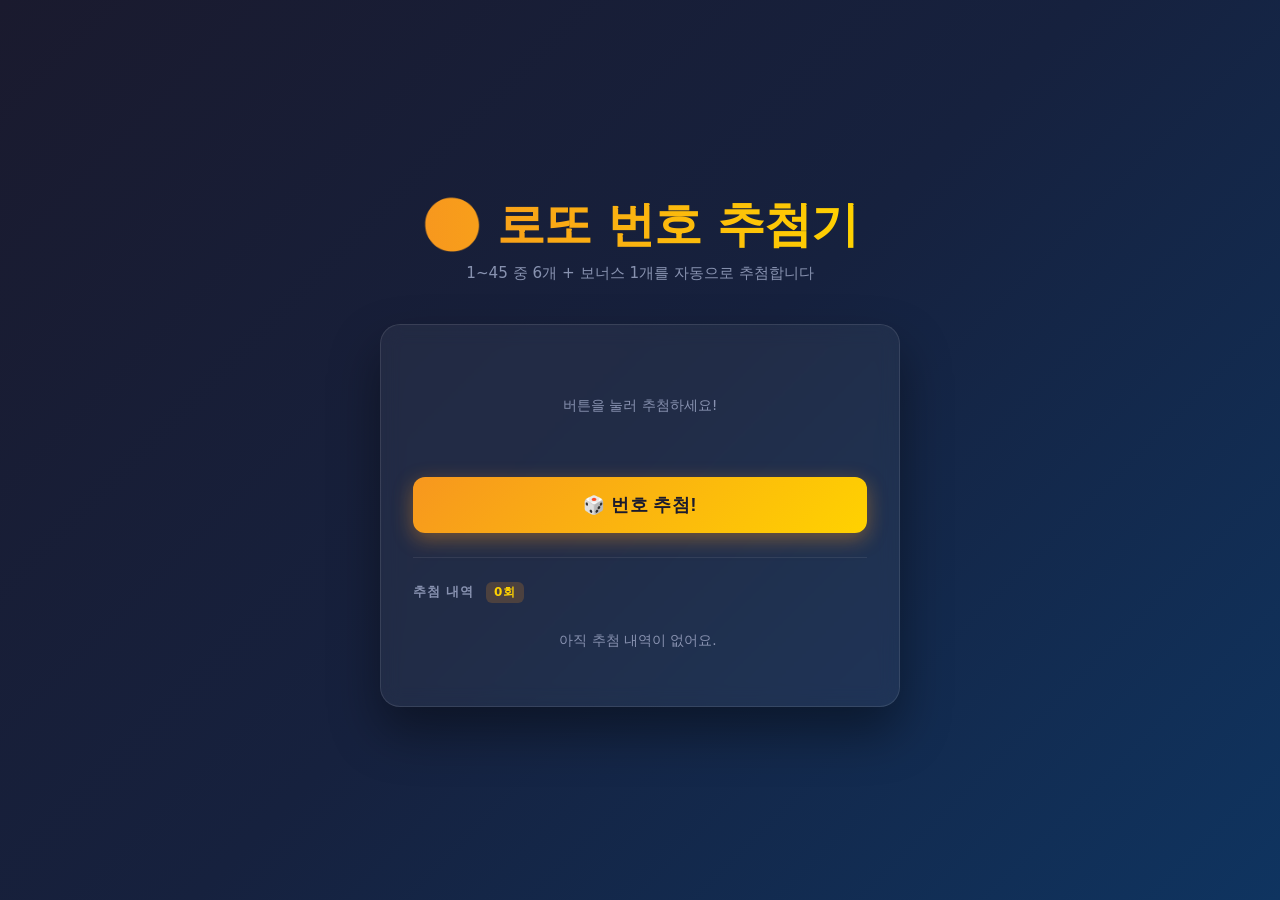
==== index.html @ ee9122db "feat: 로또 번호 추첨기 웹사이트 추가" ====
<!DOCTYPE html>
<html lang="ko">
<head>
  <meta charset="UTF-8" />
  <meta name="viewport" content="width=device-width, initial-scale=1.0" />
  <title>로또 번호 추첨기</title>
  <link rel="stylesheet" href="style.css" />
</head>
<body>

<h1>🎱 로또 번호 추첨기</h1>
<p class="subtitle">1~45 중 6개 + 보너스 1개를 자동으로 추첨합니다</p>

<div class="card">
  <div class="balls-wrap" id="ballsWrap">
    <span style="color:#8892b0; font-size:0.9rem;">버튼을 눌러 추첨하세요!</span>
  </div>

  <button class="btn-draw" id="drawBtn" onclick="draw()">🎲 번호 추첨!</button>

  <div class="divider"></div>

  <p class="history-title">
    추첨 내역
    <span class="count-badge" id="countBadge">0회</span>
  </p>
  <ul class="history-list" id="historyList">
    <li class="empty-msg" id="emptyMsg">아직 추첨 내역이 없어요.</li>
  </ul>
</div>

<script src="script.js"></script>
</body>
</html>
---- style.css ----
/* ===== Reset & Base ===== */
*, *::before, *::after {
  box-sizing: border-box;
  margin: 0;
  padding: 0;
}

body {
  min-height: 100vh;
  background: linear-gradient(135deg, #1a1a2e 0%, #16213e 50%, #0f3460 100%);
  display: flex;
  flex-direction: column;
  align-items: center;
  justify-content: center;
  font-family: 'Segoe UI', system-ui, sans-serif;
  color: #fff;
  padding: 2rem 1rem;
}

/* ===== Header ===== */
h1 {
  font-size: clamp(1.8rem, 5vw, 3rem);
  font-weight: 800;
  letter-spacing: -1px;
  margin-bottom: 0.4rem;
  background: linear-gradient(90deg, #f7971e, #ffd200);
  -webkit-background-clip: text;
  -webkit-text-fill-color: transparent;
  background-clip: text;
}

.subtitle {
  font-size: 0.95rem;
  color: #8892b0;
  margin-bottom: 2.5rem;
  text-align: center;
}

/* ===== Card ===== */
.card {
  background: rgba(255, 255, 255, 0.05);
  border: 1px solid rgba(255, 255, 255, 0.1);
  border-radius: 20px;
  padding: 2.5rem 2rem;
  width: 100%;
  max-width: 520px;
  backdrop-filter: blur(10px);
  box-shadow: 0 25px 50px rgba(0, 0, 0, 0.4);
}

/* ===== Ball Display ===== */
.balls-wrap {
  display: flex;
  justify-content: center;
  gap: 10px;
  flex-wrap: wrap;
  min-height: 80px;
  align-items: center;
  margin-bottom: 2rem;
}

.ball {
  width: 64px;
  height: 64px;
  border-radius: 50%;
  display: flex;
  align-items: center;
  justify-content: center;
  font-size: 1.3rem;
  font-weight: 800;
  color: #fff;
  box-shadow: inset 0 -4px 8px rgba(0, 0, 0, 0.3), 0 6px 16px rgba(0, 0, 0, 0.3);
  animation: popIn 0.4s cubic-bezier(0.34, 1.56, 0.64, 1) both;
  text-shadow: 0 1px 2px rgba(0, 0, 0, 0.4);
  position: relative;
}

/* 공 윗면 하이라이트 */
.ball::after {
  content: '';
  position: absolute;
  top: 12px;
  left: 14px;
  width: 16px;
  height: 8px;
  background: rgba(255, 255, 255, 0.35);
  border-radius: 50%;
  transform: rotate(-30deg);
}

/* 팝인 애니메이션 */
@keyframes popIn {
  0%   { transform: scale(0) rotate(-15deg); opacity: 0; }
  100% { transform: scale(1) rotate(0deg);   opacity: 1; }
}

/* ===== Ball Colors (번호 구간별) ===== */
.b1 { background: linear-gradient(135deg, #f7d25c, #f0a500); }   /* 1~10  노랑 */
.b2 { background: linear-gradient(135deg, #6eb5ff, #1565c0); }   /* 11~20 파랑 */
.b3 { background: linear-gradient(135deg, #f97979, #c62828); }   /* 21~30 빨강 */
.b4 { background: linear-gradient(135deg, #a8d8a8, #2e7d32); }   /* 31~40 초록 */
.b5 { background: linear-gradient(135deg, #c5b3e6, #6a1b9a); }   /* 41~45 보라 */

.bonus-ball {
  background: linear-gradient(135deg, #b2b2b2, #424242);
  border: 2px dashed rgba(255, 255, 255, 0.5);
}

/* ===== Separator ===== */
.separator {
  display: flex;
  align-items: center;
  font-size: 1.2rem;
  color: #8892b0;
  font-weight: 700;
}

/* ===== Draw Button ===== */
.btn-draw {
  display: block;
  width: 100%;
  padding: 1rem;
  border: none;
  border-radius: 12px;
  background: linear-gradient(135deg, #f7971e, #ffd200);
  color: #1a1a2e;
  font-size: 1.1rem;
  font-weight: 800;
  letter-spacing: 0.5px;
  cursor: pointer;
  transition: transform 0.15s, box-shadow 0.15s;
  box-shadow: 0 6px 20px rgba(247, 151, 30, 0.4);
  margin-bottom: 1rem;
}

.btn-draw:hover {
  transform: translateY(-2px);
  box-shadow: 0 10px 28px rgba(247, 151, 30, 0.5);
}

.btn-draw:active {
  transform: translateY(0);
  box-shadow: 0 4px 12px rgba(247, 151, 30, 0.3);
}

.btn-draw:disabled {
  opacity: 0.5;
  cursor: not-allowed;
  transform: none;
}

/* ===== Divider ===== */
.divider {
  height: 1px;
  background: rgba(255, 255, 255, 0.08);
  margin: 1.5rem 0;
}

/* ===== History Section ===== */
.history-title {
  font-size: 0.8rem;
  font-weight: 700;
  letter-spacing: 1px;
  text-transform: uppercase;
  color: #8892b0;
  margin-bottom: 0.8rem;
}

.history-list {
  list-style: none;
  display: flex;
  flex-direction: column;
  gap: 8px;
  max-height: 220px;
  overflow-y: auto;
  padding-right: 4px;
}

.history-list::-webkit-scrollbar       { width: 4px; }
.history-list::-webkit-scrollbar-track { background: transparent; }
.history-list::-webkit-scrollbar-thumb { background: rgba(255, 255, 255, 0.15); border-radius: 4px; }

.history-item {
  display: flex;
  align-items: center;
  gap: 6px;
  background: rgba(255, 255, 255, 0.04);
  border-radius: 10px;
  padding: 8px 12px;
  font-size: 0.85rem;
}

/* ===== Mini Balls (내역용) ===== */
.mini-ball {
  width: 28px;
  height: 28px;
  border-radius: 50%;
  display: flex;
  align-items: center;
  justify-content: center;
  font-size: 0.72rem;
  font-weight: 800;
  color: #fff;
  flex-shrink: 0;
}

.mini-sep {
  color: #8892b0;
  font-size: 0.9rem;
  font-weight: 700;
}

/* ===== Misc ===== */
.empty-msg {
  text-align: center;
  color: #8892b0;
  font-size: 0.85rem;
  padding: 1rem 0;
}

.count-badge {
  display: inline-block;
  background: rgba(247, 151, 30, 0.2);
  color: #ffd200;
  border-radius: 6px;
  padding: 2px 8px;
  font-size: 0.75rem;
  font-weight: 700;
  margin-left: 6px;
}

.placeholder-msg {
  color: #8892b0;
  font-size: 0.9rem;
}
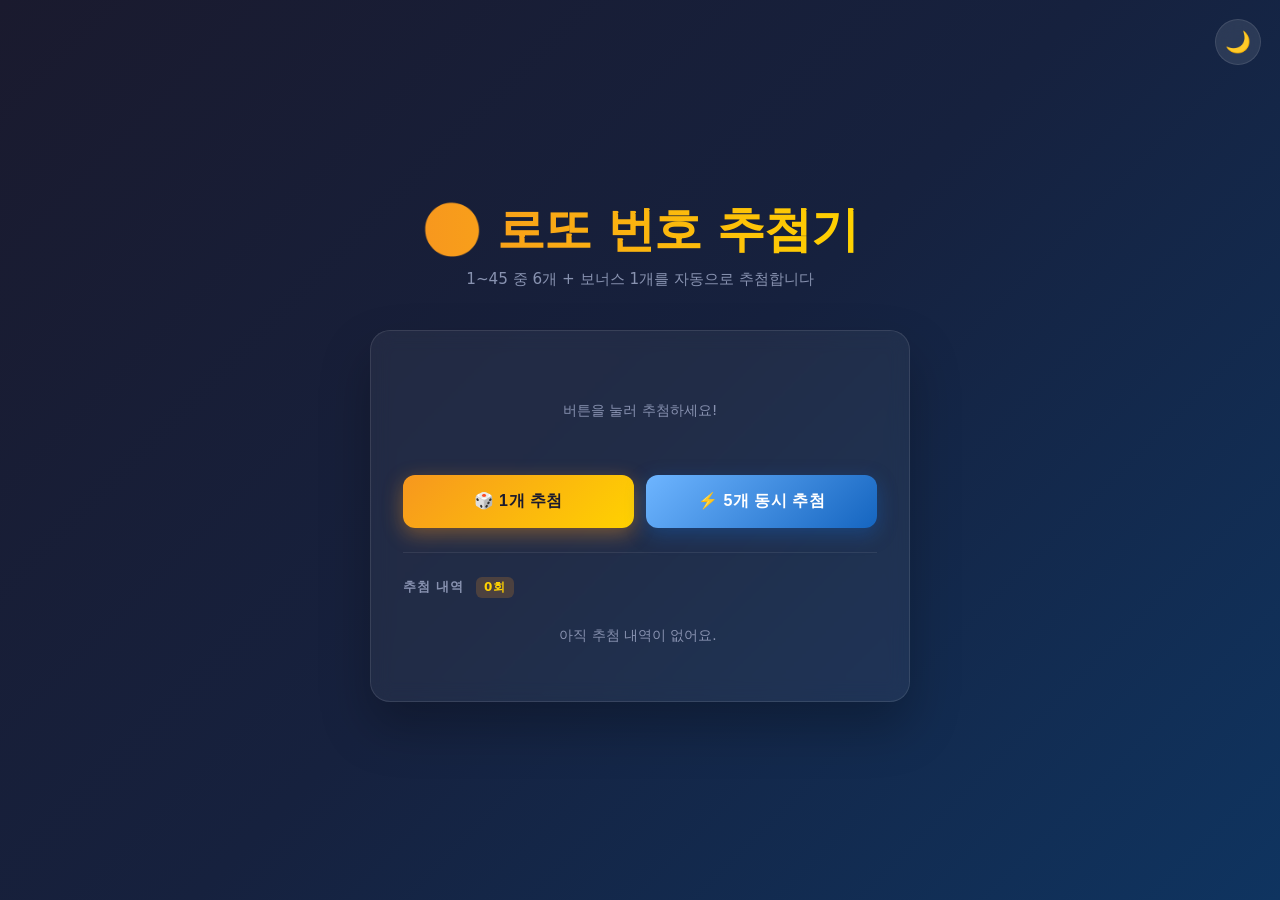
==== commit 9a9a24ee: "feat: 다크/라이트 모드 토글 및 5개 동시 추첨 기능 추가" ====
--- a/index.html
+++ b/index.html
@@ -8,15 +8,20 @@
 </head>
 <body>
 
+<button class="btn-theme" id="themeBtn" onclick="toggleTheme()" title="테마 변경">🌙</button>
+
 <h1>🎱 로또 번호 추첨기</h1>
 <p class="subtitle">1~45 중 6개 + 보너스 1개를 자동으로 추첨합니다</p>
 
 <div class="card">
   <div class="balls-wrap" id="ballsWrap">
-    <span style="color:#8892b0; font-size:0.9rem;">버튼을 눌러 추첨하세요!</span>
+    <span class="placeholder-msg">버튼을 눌러 추첨하세요!</span>
   </div>
 
-  <button class="btn-draw" id="drawBtn" onclick="draw()">🎲 번호 추첨!</button>
+  <div class="btn-group">
+    <button class="btn-draw" id="drawBtn" onclick="draw()">🎲 1개 추첨</button>
+    <button class="btn-draw btn-multi" id="drawMultiBtn" onclick="drawMulti()">⚡ 5개 동시 추첨</button>
+  </div>
 
   <div class="divider"></div>
 
--- a/style.css
+++ b/style.css
@@ -5,16 +5,70 @@
   padding: 0;
 }
 
+/* ===== Theme Variables ===== */
+:root {
+  --bg-gradient: linear-gradient(135deg, #1a1a2e 0%, #16213e 50%, #0f3460 100%);
+  --text-primary: #fff;
+  --text-secondary: #8892b0;
+  --card-bg: rgba(255, 255, 255, 0.05);
+  --card-border: rgba(255, 255, 255, 0.1);
+  --divider: rgba(255, 255, 255, 0.08);
+  --history-item-bg: rgba(255, 255, 255, 0.04);
+  --scrollbar-thumb: rgba(255, 255, 255, 0.15);
+  --theme-btn-bg: rgba(255, 255, 255, 0.1);
+  --theme-btn-hover: rgba(255, 255, 255, 0.2);
+}
+
+body.light {
+  --bg-gradient: linear-gradient(135deg, #e8f0fe 0%, #dce8fb 50%, #ccdaf7 100%);
+  --text-primary: #1a1a2e;
+  --text-secondary: #556080;
+  --card-bg: rgba(255, 255, 255, 0.75);
+  --card-border: rgba(0, 0, 0, 0.08);
+  --divider: rgba(0, 0, 0, 0.08);
+  --history-item-bg: rgba(0, 0, 0, 0.04);
+  --scrollbar-thumb: rgba(0, 0, 0, 0.15);
+  --theme-btn-bg: rgba(0, 0, 0, 0.08);
+  --theme-btn-hover: rgba(0, 0, 0, 0.15);
+}
+
+/* ===== Body ===== */
 body {
   min-height: 100vh;
-  background: linear-gradient(135deg, #1a1a2e 0%, #16213e 50%, #0f3460 100%);
+  background: var(--bg-gradient);
   display: flex;
   flex-direction: column;
   align-items: center;
   justify-content: center;
   font-family: 'Segoe UI', system-ui, sans-serif;
-  color: #fff;
+  color: var(--text-primary);
   padding: 2rem 1rem;
+  transition: background 0.35s ease, color 0.35s ease;
+}
+
+/* ===== Theme Toggle Button ===== */
+.btn-theme {
+  position: fixed;
+  top: 1.2rem;
+  right: 1.2rem;
+  width: 46px;
+  height: 46px;
+  border-radius: 50%;
+  border: 1px solid var(--card-border);
+  background: var(--theme-btn-bg);
+  font-size: 1.3rem;
+  cursor: pointer;
+  backdrop-filter: blur(10px);
+  transition: background 0.2s, transform 0.2s;
+  z-index: 100;
+  display: flex;
+  align-items: center;
+  justify-content: center;
+}
+
+.btn-theme:hover {
+  background: var(--theme-btn-hover);
+  transform: scale(1.1) rotate(15deg);
 }
 
 /* ===== Header ===== */
@@ -31,34 +85,75 @@
 
 .subtitle {
   font-size: 0.95rem;
-  color: #8892b0;
+  color: var(--text-secondary);
   margin-bottom: 2.5rem;
   text-align: center;
 }
 
 /* ===== Card ===== */
 .card {
-  background: rgba(255, 255, 255, 0.05);
-  border: 1px solid rgba(255, 255, 255, 0.1);
+  background: var(--card-bg);
+  border: 1px solid var(--card-border);
   border-radius: 20px;
   padding: 2.5rem 2rem;
   width: 100%;
-  max-width: 520px;
+  max-width: 540px;
   backdrop-filter: blur(10px);
-  box-shadow: 0 25px 50px rgba(0, 0, 0, 0.4);
-}
-
-/* ===== Ball Display ===== */
+  box-shadow: 0 25px 50px rgba(0, 0, 0, 0.25);
+  transition: background 0.35s ease, border-color 0.35s ease;
+}
+
+/* ===== Ball Display Area ===== */
 .balls-wrap {
   display: flex;
-  justify-content: center;
+  flex-direction: column;
+  align-items: center;
+  gap: 6px;
+  min-height: 80px;
+  justify-content: center;
+  margin-bottom: 1.5rem;
+}
+
+/* single draw row */
+.balls-row-single {
+  display: flex;
+  align-items: center;
   gap: 10px;
   flex-wrap: wrap;
-  min-height: 80px;
-  align-items: center;
-  margin-bottom: 2rem;
-}
-
+  justify-content: center;
+}
+
+/* ===== Multi Draw Rows ===== */
+.balls-row {
+  display: flex;
+  align-items: center;
+  gap: 6px;
+  width: 100%;
+  padding: 5px 6px;
+  border-radius: 10px;
+  animation: rowFadeIn 0.35s ease both;
+}
+
+.balls-row:hover {
+  background: var(--history-item-bg);
+}
+
+.row-label {
+  font-size: 0.68rem;
+  font-weight: 700;
+  color: var(--text-secondary);
+  width: 26px;
+  text-align: right;
+  flex-shrink: 0;
+  padding-right: 4px;
+}
+
+@keyframes rowFadeIn {
+  from { opacity: 0; transform: translateY(8px); }
+  to   { opacity: 1; transform: translateY(0); }
+}
+
+/* ===== Ball ===== */
 .ball {
   width: 64px;
   height: 64px;
@@ -73,9 +168,9 @@
   animation: popIn 0.4s cubic-bezier(0.34, 1.56, 0.64, 1) both;
   text-shadow: 0 1px 2px rgba(0, 0, 0, 0.4);
   position: relative;
-}
-
-/* 공 윗면 하이라이트 */
+  flex-shrink: 0;
+}
+
 .ball::after {
   content: '';
   position: absolute;
@@ -88,18 +183,31 @@
   transform: rotate(-30deg);
 }
 
-/* 팝인 애니메이션 */
+/* Small ball for multi-draw */
+.sm-ball {
+  width: 40px;
+  height: 40px;
+  font-size: 0.82rem;
+}
+
+.sm-ball::after {
+  top: 7px;
+  left: 8px;
+  width: 10px;
+  height: 5px;
+}
+
 @keyframes popIn {
   0%   { transform: scale(0) rotate(-15deg); opacity: 0; }
   100% { transform: scale(1) rotate(0deg);   opacity: 1; }
 }
 
-/* ===== Ball Colors (번호 구간별) ===== */
-.b1 { background: linear-gradient(135deg, #f7d25c, #f0a500); }   /* 1~10  노랑 */
-.b2 { background: linear-gradient(135deg, #6eb5ff, #1565c0); }   /* 11~20 파랑 */
-.b3 { background: linear-gradient(135deg, #f97979, #c62828); }   /* 21~30 빨강 */
-.b4 { background: linear-gradient(135deg, #a8d8a8, #2e7d32); }   /* 31~40 초록 */
-.b5 { background: linear-gradient(135deg, #c5b3e6, #6a1b9a); }   /* 41~45 보라 */
+/* ===== Ball Colors ===== */
+.b1 { background: linear-gradient(135deg, #f7d25c, #f0a500); }
+.b2 { background: linear-gradient(135deg, #6eb5ff, #1565c0); }
+.b3 { background: linear-gradient(135deg, #f97979, #c62828); }
+.b4 { background: linear-gradient(135deg, #a8d8a8, #2e7d32); }
+.b5 { background: linear-gradient(135deg, #c5b3e6, #6a1b9a); }
 
 .bonus-ball {
   background: linear-gradient(135deg, #b2b2b2, #424242);
@@ -111,26 +219,39 @@
   display: flex;
   align-items: center;
   font-size: 1.2rem;
-  color: #8892b0;
-  font-weight: 700;
+  color: var(--text-secondary);
+  font-weight: 700;
+  flex-shrink: 0;
+}
+
+.sm-sep {
+  font-size: 0.9rem;
+  color: var(--text-secondary);
+  font-weight: 700;
+  flex-shrink: 0;
+}
+
+/* ===== Button Group ===== */
+.btn-group {
+  display: flex;
+  gap: 0.8rem;
+  margin-bottom: 1rem;
 }
 
 /* ===== Draw Button ===== */
 .btn-draw {
-  display: block;
-  width: 100%;
+  flex: 1;
   padding: 1rem;
   border: none;
   border-radius: 12px;
   background: linear-gradient(135deg, #f7971e, #ffd200);
   color: #1a1a2e;
-  font-size: 1.1rem;
+  font-size: 1rem;
   font-weight: 800;
   letter-spacing: 0.5px;
   cursor: pointer;
   transition: transform 0.15s, box-shadow 0.15s;
   box-shadow: 0 6px 20px rgba(247, 151, 30, 0.4);
-  margin-bottom: 1rem;
 }
 
 .btn-draw:hover {
@@ -149,10 +270,24 @@
   transform: none;
 }
 
+.btn-multi {
+  background: linear-gradient(135deg, #6eb5ff, #1565c0);
+  color: #fff;
+  box-shadow: 0 6px 20px rgba(21, 101, 192, 0.4);
+}
+
+.btn-multi:hover {
+  box-shadow: 0 10px 28px rgba(21, 101, 192, 0.5);
+}
+
+.btn-multi:active {
+  box-shadow: 0 4px 12px rgba(21, 101, 192, 0.3);
+}
+
 /* ===== Divider ===== */
 .divider {
   height: 1px;
-  background: rgba(255, 255, 255, 0.08);
+  background: var(--divider);
   margin: 1.5rem 0;
 }
 
@@ -162,7 +297,7 @@
   font-weight: 700;
   letter-spacing: 1px;
   text-transform: uppercase;
-  color: #8892b0;
+  color: var(--text-secondary);
   margin-bottom: 0.8rem;
 }
 
@@ -171,20 +306,20 @@
   display: flex;
   flex-direction: column;
   gap: 8px;
-  max-height: 220px;
+  max-height: 240px;
   overflow-y: auto;
   padding-right: 4px;
 }
 
 .history-list::-webkit-scrollbar       { width: 4px; }
 .history-list::-webkit-scrollbar-track { background: transparent; }
-.history-list::-webkit-scrollbar-thumb { background: rgba(255, 255, 255, 0.15); border-radius: 4px; }
+.history-list::-webkit-scrollbar-thumb { background: var(--scrollbar-thumb); border-radius: 4px; }
 
 .history-item {
   display: flex;
   align-items: center;
   gap: 6px;
-  background: rgba(255, 255, 255, 0.04);
+  background: var(--history-item-bg);
   border-radius: 10px;
   padding: 8px 12px;
   font-size: 0.85rem;
@@ -205,7 +340,7 @@
 }
 
 .mini-sep {
-  color: #8892b0;
+  color: var(--text-secondary);
   font-size: 0.9rem;
   font-weight: 700;
 }
@@ -213,7 +348,7 @@
 /* ===== Misc ===== */
 .empty-msg {
   text-align: center;
-  color: #8892b0;
+  color: var(--text-secondary);
   font-size: 0.85rem;
   padding: 1rem 0;
 }
@@ -230,6 +365,17 @@
 }
 
 .placeholder-msg {
-  color: #8892b0;
+  color: var(--text-secondary);
   font-size: 0.9rem;
 }
+
+.multi-badge {
+  font-size: 0.65rem;
+  font-weight: 700;
+  background: rgba(110, 181, 255, 0.2);
+  color: #6eb5ff;
+  border-radius: 4px;
+  padding: 1px 5px;
+  margin-right: 2px;
+  flex-shrink: 0;
+}
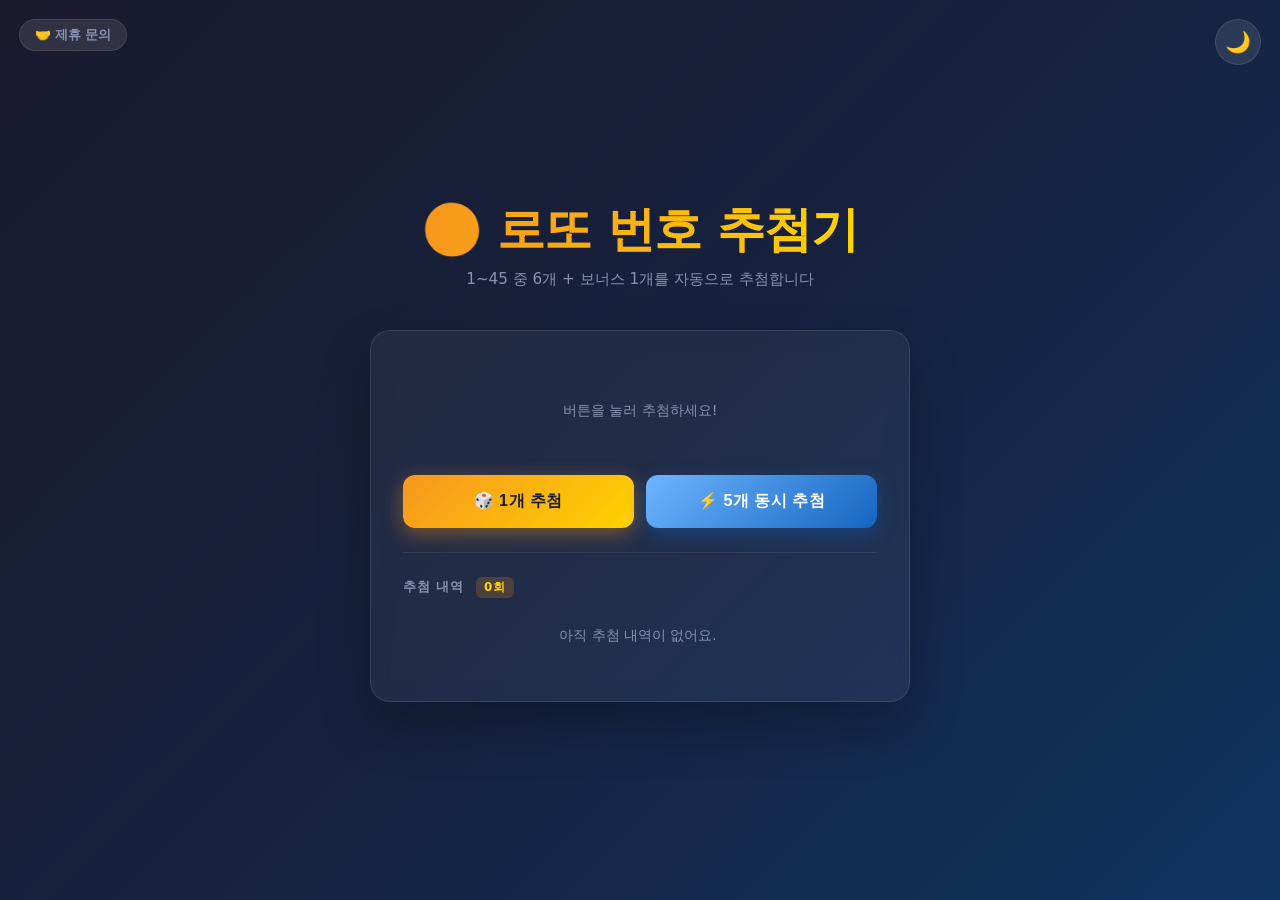
==== commit 8da8b5a5: "feat: Formspree 제휴 문의 페이지 추가 및 index 링크 연결" ====
--- a/index.html
+++ b/index.html
@@ -9,6 +9,7 @@
 <body>
 
 <button class="btn-theme" id="themeBtn" onclick="toggleTheme()" title="테마 변경">🌙</button>
+<a class="contact-link" href="contact.html">🤝 제휴 문의</a>
 
 <h1>🎱 로또 번호 추첨기</h1>
 <p class="subtitle">1~45 중 6개 + 보너스 1개를 자동으로 추첨합니다</p>
--- a/style.css
+++ b/style.css
@@ -369,6 +369,29 @@
   font-size: 0.9rem;
 }
 
+/* ===== Contact Link ===== */
+.contact-link {
+  position: fixed;
+  top: 1.2rem;
+  left: 1.2rem;
+  font-size: 0.8rem;
+  font-weight: 700;
+  color: var(--text-secondary);
+  text-decoration: none;
+  background: var(--theme-btn-bg);
+  border: 1px solid var(--card-border);
+  border-radius: 20px;
+  padding: 0.4rem 0.9rem;
+  backdrop-filter: blur(10px);
+  transition: color 0.2s, background 0.2s;
+  z-index: 100;
+}
+
+.contact-link:hover {
+  color: #ffd200;
+  background: var(--theme-btn-hover);
+}
+
 .multi-badge {
   font-size: 0.65rem;
   font-weight: 700;
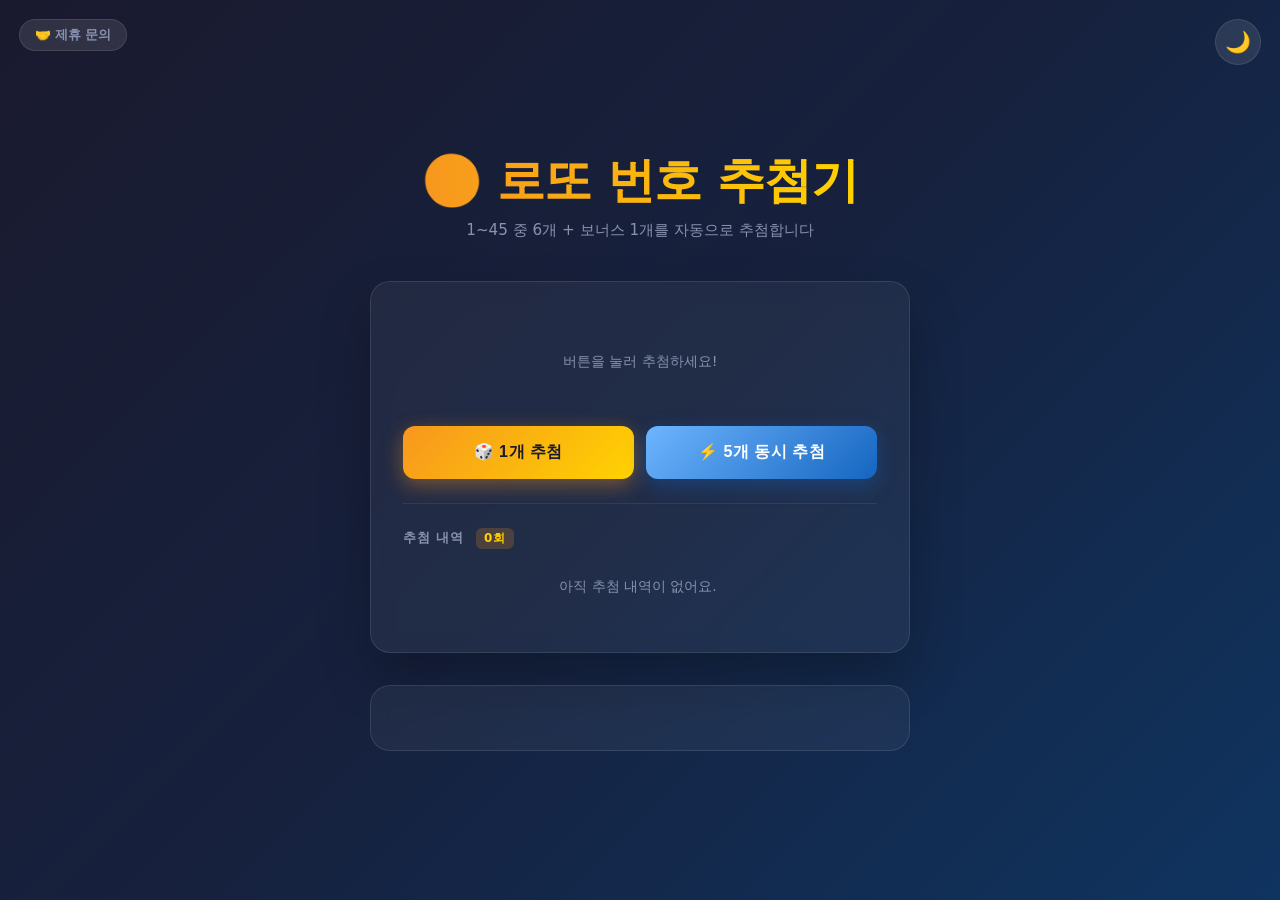
==== commit 60b53532: "feat: Disqus 댓글 기능 페이지 하단 추가" ====
--- a/index.html
+++ b/index.html
@@ -36,5 +36,24 @@
 </div>
 
 <script src="script.js"></script>
+
+<div class="disqus-wrap">
+  <div id="disqus_thread"></div>
+</div>
+
+<script>
+  var disqus_config = function () {
+    this.page.url = 'https://ide-test-builder1.pages.dev/';
+    this.page.identifier = 'lotto-picker-main';
+  };
+  (function() {
+    var d = document, s = d.createElement('script');
+    s.src = 'https://producttbuilder.disqus.com/embed.js';
+    s.setAttribute('data-timestamp', +new Date());
+    (d.head || d.body).appendChild(s);
+  })();
+</script>
+<noscript>댓글을 보려면 JavaScript를 활성화하세요. <a href="https://disqus.com/?ref_noscript">Disqus 댓글 보기</a></noscript>
+
 </body>
 </html>
--- a/style.css
+++ b/style.css
@@ -392,6 +392,22 @@
   background: var(--theme-btn-hover);
 }
 
+/* ===== Disqus ===== */
+.disqus-wrap {
+  width: 100%;
+  max-width: 540px;
+  margin-top: 2rem;
+  padding: 2rem;
+  background: var(--card-bg);
+  border: 1px solid var(--card-border);
+  border-radius: 20px;
+  backdrop-filter: blur(10px);
+}
+
+#disqus_thread a {
+  color: #ffd200 !important;
+}
+
 .multi-badge {
   font-size: 0.65rem;
   font-weight: 700;
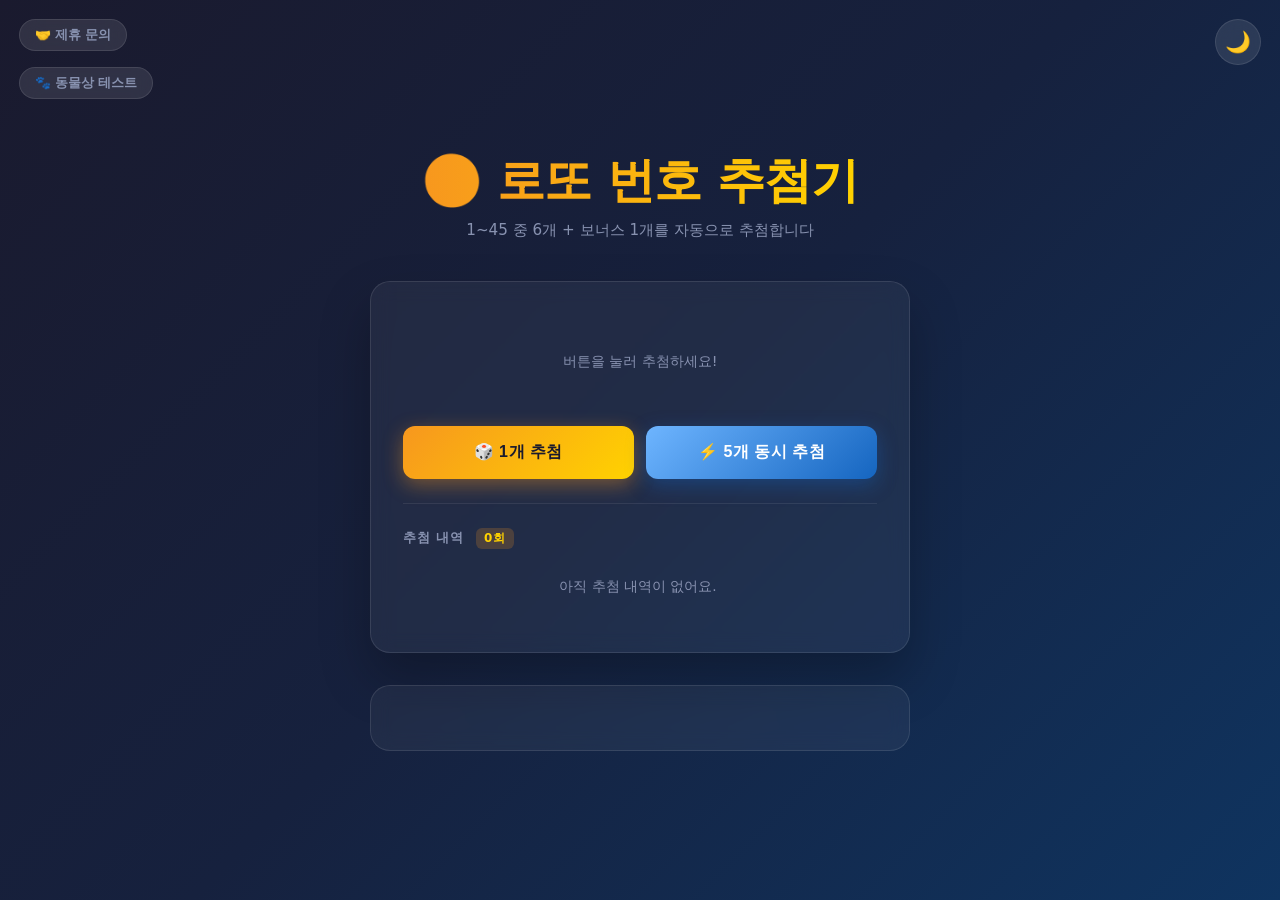
==== commit cfdc1b79: "feat: TensorFlow.js MobileNet 기반 동물상 테스트 페이지 추가" ====
--- a/index.html
+++ b/index.html
@@ -10,6 +10,7 @@
 
 <button class="btn-theme" id="themeBtn" onclick="toggleTheme()" title="테마 변경">🌙</button>
 <a class="contact-link" href="contact.html">🤝 제휴 문의</a>
+<a class="animal-link" href="animal.html">🐾 동물상 테스트</a>
 
 <h1>🎱 로또 번호 추첨기</h1>
 <p class="subtitle">1~45 중 6개 + 보너스 1개를 자동으로 추첨합니다</p>
--- a/style.css
+++ b/style.css
@@ -392,6 +392,28 @@
   background: var(--theme-btn-hover);
 }
 
+.animal-link {
+  position: fixed;
+  top: 4.2rem;
+  left: 1.2rem;
+  font-size: 0.8rem;
+  font-weight: 700;
+  color: var(--text-secondary);
+  text-decoration: none;
+  background: var(--theme-btn-bg);
+  border: 1px solid var(--card-border);
+  border-radius: 20px;
+  padding: 0.4rem 0.9rem;
+  backdrop-filter: blur(10px);
+  transition: color 0.2s, background 0.2s;
+  z-index: 100;
+}
+
+.animal-link:hover {
+  color: #ffd200;
+  background: var(--theme-btn-hover);
+}
+
 /* ===== Disqus ===== */
 .disqus-wrap {
   width: 100%;
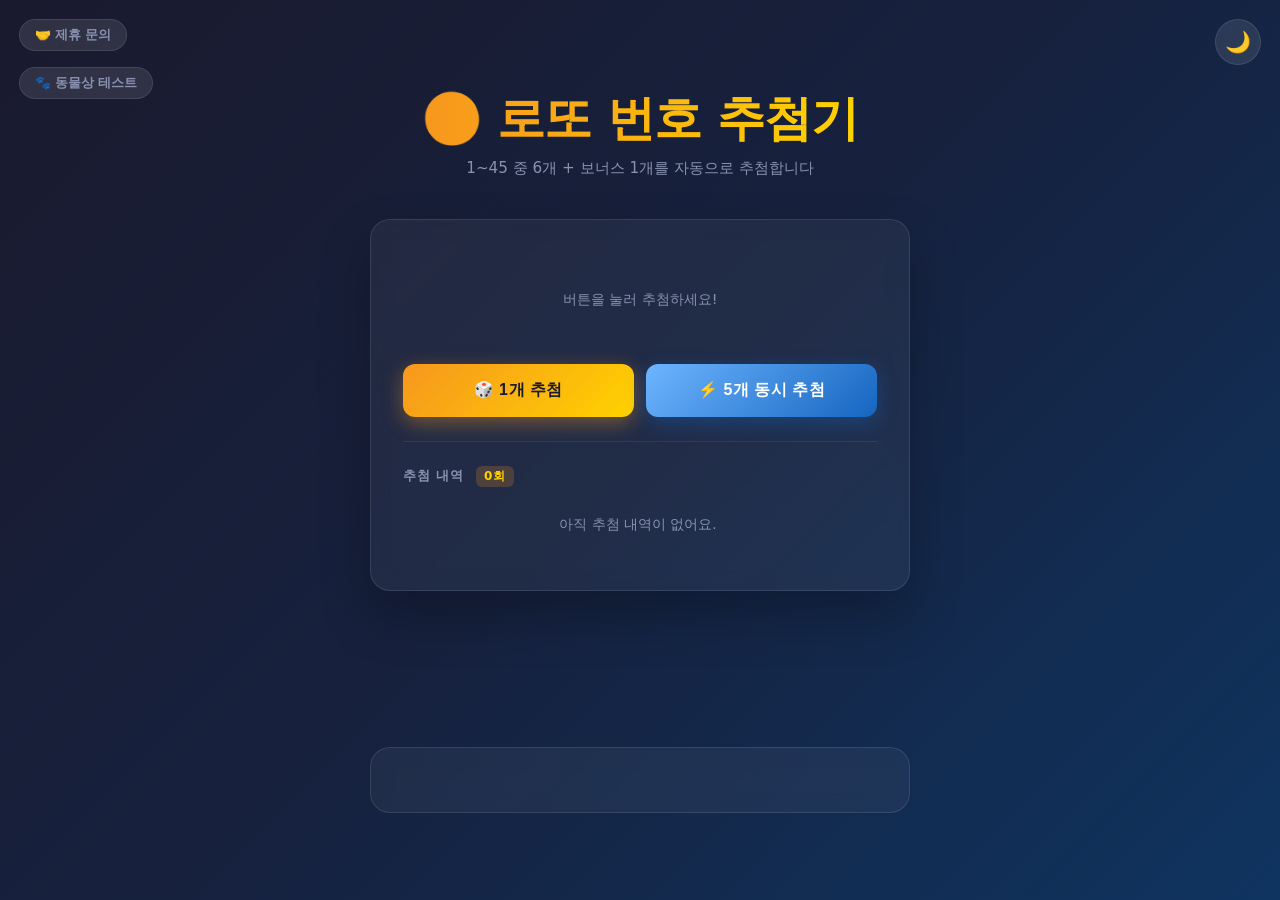
==== commit 3ddaf4af: "feat: Google AdSense 추가 (ads.txt, 헤드 스크립트, 광고 유닛)" ====
--- a/index.html
+++ b/index.html
@@ -5,6 +5,8 @@
   <meta name="viewport" content="width=device-width, initial-scale=1.0" />
   <title>로또 번호 추첨기</title>
   <link rel="stylesheet" href="style.css" />
+  <meta name="google-adsense-account" content="ca-pub-4067903464638354">
+  <script async src="https://pagead2.googlesyndication.com/pagead/js/adsbygoogle.js?client=ca-pub-4067903464638354" crossorigin="anonymous"></script>
 </head>
 <body>
 
@@ -38,6 +40,15 @@
 
 <script src="script.js"></script>
 
+<div class="ad-wrap">
+  <ins class="adsbygoogle"
+       style="display:block"
+       data-ad-client="ca-pub-4067903464638354"
+       data-ad-format="auto"
+       data-full-width-responsive="true"></ins>
+  <script>(adsbygoogle = window.adsbygoogle || []).push({});</script>
+</div>
+
 <div class="disqus-wrap">
   <div id="disqus_thread"></div>
 </div>
--- a/style.css
+++ b/style.css
@@ -414,6 +414,14 @@
   background: var(--theme-btn-hover);
 }
 
+/* ===== AdSense ===== */
+.ad-wrap {
+  width: 100%;
+  max-width: 540px;
+  margin-top: 1.5rem;
+  min-height: 100px;
+}
+
 /* ===== Disqus ===== */
 .disqus-wrap {
   width: 100%;
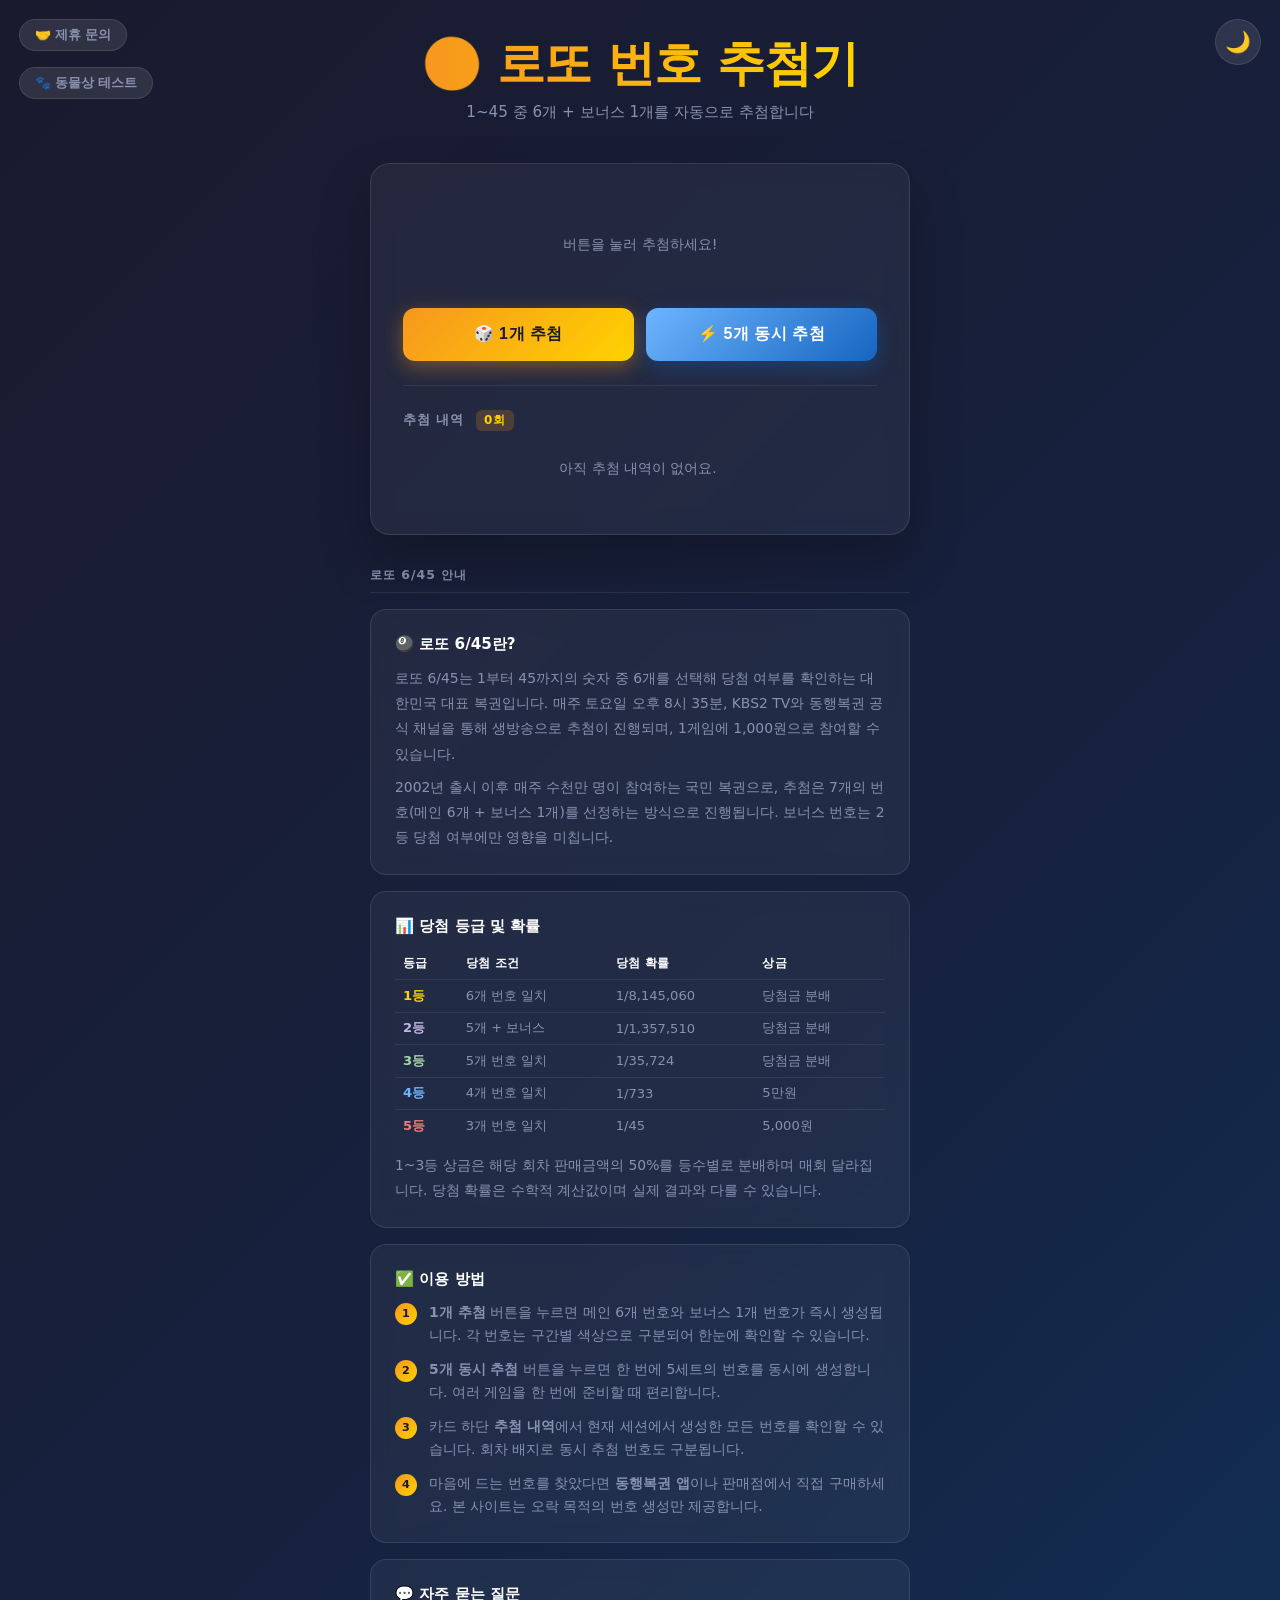
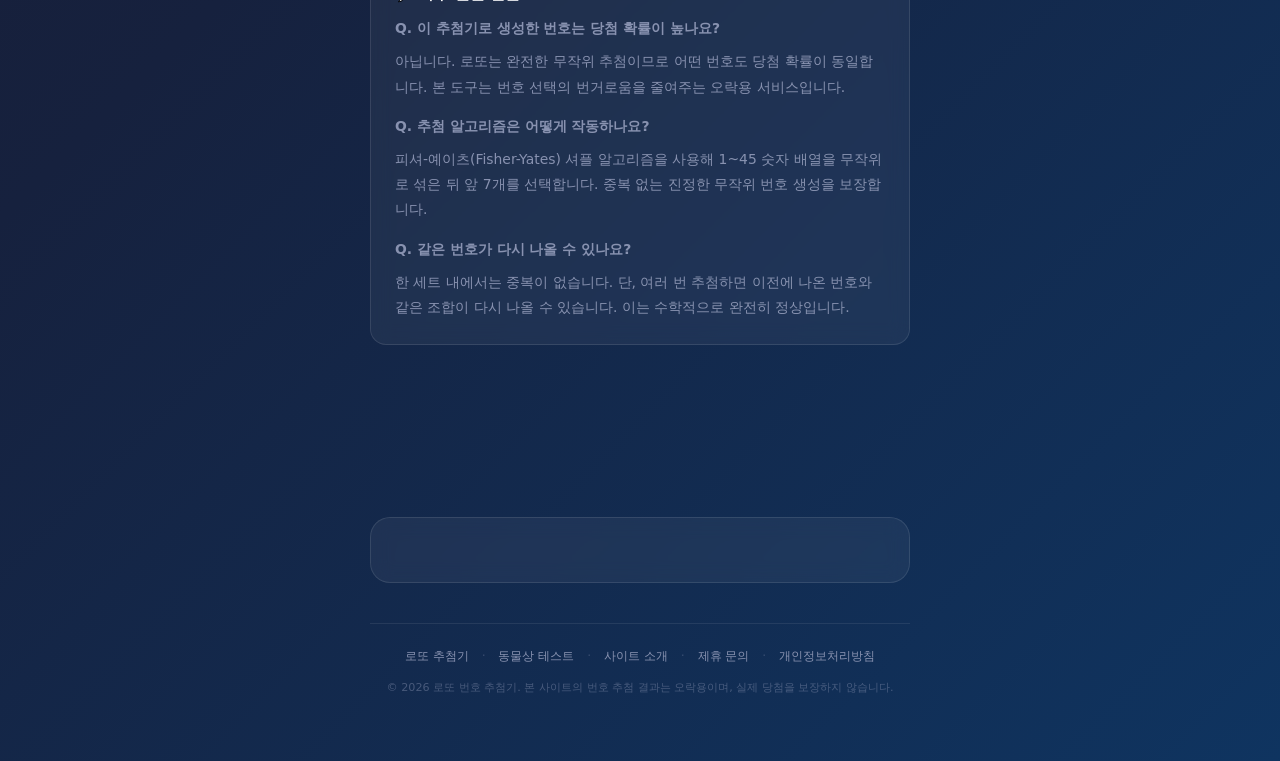
==== commit bb5bd1e4: "feat: AdSense 승인 최적화 — 개인정보처리방침·소개 페이지·콘텐츠 섹션·푸터·메타태그 추가 - privacy.html: 개인정보처리방침 신규 (AdSense 쿠키·이미지" ====
--- a/index.html
+++ b/index.html
@@ -3,7 +3,13 @@
 <head>
   <meta charset="UTF-8" />
   <meta name="viewport" content="width=device-width, initial-scale=1.0" />
-  <title>로또 번호 추첨기</title>
+  <title>로또 번호 추첨기 — 로또 6/45 자동 번호 생성기</title>
+  <meta name="description" content="1~45 숫자 중 6개 + 보너스 번호를 무작위로 추첨하는 로또 6/45 자동 번호 생성기. 1개 또는 5개 동시 추첨 지원. 당첨 확률 및 등급 정보 제공." />
+  <meta property="og:title" content="로또 번호 추첨기 — 로또 6/45 자동 번호 생성기" />
+  <meta property="og:description" content="무작위 피셔-예이츠 알고리즘으로 공정하게 로또 번호를 추첨합니다. 1개 또는 5개 동시 추첨 가능." />
+  <meta property="og:type" content="website" />
+  <meta property="og:url" content="https://ide-test-builder1.pages.dev/" />
+  <link rel="canonical" href="https://ide-test-builder1.pages.dev/" />
   <link rel="stylesheet" href="style.css" />
   <meta name="google-adsense-account" content="ca-pub-4067903464638354">
   <script async src="https://pagead2.googlesyndication.com/pagead/js/adsbygoogle.js?client=ca-pub-4067903464638354" crossorigin="anonymous"></script>
@@ -40,6 +46,66 @@
 
 <script src="script.js"></script>
 
+<section class="info-section">
+  <p class="info-section-title">로또 6/45 안내</p>
+
+  <div class="info-card">
+    <h3>🎱 로또 6/45란?</h3>
+    <p>로또 6/45는 1부터 45까지의 숫자 중 6개를 선택해 당첨 여부를 확인하는 대한민국 대표 복권입니다. 매주 토요일 오후 8시 35분, KBS2 TV와 동행복권 공식 채널을 통해 생방송으로 추첨이 진행되며, 1게임에 1,000원으로 참여할 수 있습니다.</p>
+    <p>2002년 출시 이후 매주 수천만 명이 참여하는 국민 복권으로, 추첨은 7개의 번호(메인 6개 + 보너스 1개)를 선정하는 방식으로 진행됩니다. 보너스 번호는 2등 당첨 여부에만 영향을 미칩니다.</p>
+  </div>
+
+  <div class="info-card">
+    <h3>📊 당첨 등급 및 확률</h3>
+    <table class="prob-table">
+      <thead>
+        <tr>
+          <th>등급</th>
+          <th>당첨 조건</th>
+          <th>당첨 확률</th>
+          <th>상금</th>
+        </tr>
+      </thead>
+      <tbody>
+        <tr><td class="rank-1">1등</td><td>6개 번호 일치</td><td>1/8,145,060</td><td>당첨금 분배</td></tr>
+        <tr><td class="rank-2">2등</td><td>5개 + 보너스</td><td>1/1,357,510</td><td>당첨금 분배</td></tr>
+        <tr><td class="rank-3">3등</td><td>5개 번호 일치</td><td>1/35,724</td><td>당첨금 분배</td></tr>
+        <tr><td class="rank-4">4등</td><td>4개 번호 일치</td><td>1/733</td><td>5만원</td></tr>
+        <tr><td class="rank-5">5등</td><td>3개 번호 일치</td><td>1/45</td><td>5,000원</td></tr>
+      </tbody>
+    </table>
+    <p style="margin-top:0.7rem;">1~3등 상금은 해당 회차 판매금액의 50%를 등수별로 분배하며 매회 달라집니다. 당첨 확률은 수학적 계산값이며 실제 결과와 다를 수 있습니다.</p>
+  </div>
+
+  <div class="info-card">
+    <h3>✅ 이용 방법</h3>
+    <ol class="steps-list">
+      <li><span class="step-num">1</span><span><strong>1개 추첨</strong> 버튼을 누르면 메인 6개 번호와 보너스 1개 번호가 즉시 생성됩니다. 각 번호는 구간별 색상으로 구분되어 한눈에 확인할 수 있습니다.</span></li>
+      <li><span class="step-num">2</span><span><strong>5개 동시 추첨</strong> 버튼을 누르면 한 번에 5세트의 번호를 동시에 생성합니다. 여러 게임을 한 번에 준비할 때 편리합니다.</span></li>
+      <li><span class="step-num">3</span><span>카드 하단 <strong>추첨 내역</strong>에서 현재 세션에서 생성한 모든 번호를 확인할 수 있습니다. 회차 배지로 동시 추첨 번호도 구분됩니다.</span></li>
+      <li><span class="step-num">4</span><span>마음에 드는 번호를 찾았다면 <strong>동행복권 앱</strong>이나 판매점에서 직접 구매하세요. 본 사이트는 오락 목적의 번호 생성만 제공합니다.</span></li>
+    </ol>
+  </div>
+
+  <div class="info-card">
+    <h3>💬 자주 묻는 질문</h3>
+    <div class="faq-list">
+      <div>
+        <p class="faq-q">Q. 이 추첨기로 생성한 번호는 당첨 확률이 높나요?</p>
+        <p class="faq-a">아닙니다. 로또는 완전한 무작위 추첨이므로 어떤 번호도 당첨 확률이 동일합니다. 본 도구는 번호 선택의 번거로움을 줄여주는 오락용 서비스입니다.</p>
+      </div>
+      <div>
+        <p class="faq-q">Q. 추첨 알고리즘은 어떻게 작동하나요?</p>
+        <p class="faq-a">피셔-예이츠(Fisher-Yates) 셔플 알고리즘을 사용해 1~45 숫자 배열을 무작위로 섞은 뒤 앞 7개를 선택합니다. 중복 없는 진정한 무작위 번호 생성을 보장합니다.</p>
+      </div>
+      <div>
+        <p class="faq-q">Q. 같은 번호가 다시 나올 수 있나요?</p>
+        <p class="faq-a">한 세트 내에서는 중복이 없습니다. 단, 여러 번 추첨하면 이전에 나온 번호와 같은 조합이 다시 나올 수 있습니다. 이는 수학적으로 완전히 정상입니다.</p>
+      </div>
+    </div>
+  </div>
+</section>
+
 <div class="ad-wrap">
   <ins class="adsbygoogle"
        style="display:block"
@@ -67,5 +133,20 @@
 </script>
 <noscript>댓글을 보려면 JavaScript를 활성화하세요. <a href="https://disqus.com/?ref_noscript">Disqus 댓글 보기</a></noscript>
 
+<footer class="site-footer">
+  <div class="footer-links">
+    <a class="footer-link" href="index.html">로또 추첨기</a>
+    <span class="footer-sep">·</span>
+    <a class="footer-link" href="animal.html">동물상 테스트</a>
+    <span class="footer-sep">·</span>
+    <a class="footer-link" href="about.html">사이트 소개</a>
+    <span class="footer-sep">·</span>
+    <a class="footer-link" href="contact.html">제휴 문의</a>
+    <span class="footer-sep">·</span>
+    <a class="footer-link" href="privacy.html">개인정보처리방침</a>
+  </div>
+  <p class="footer-copy">© 2026 로또 번호 추첨기. 본 사이트의 번호 추첨 결과는 오락용이며, 실제 당첨을 보장하지 않습니다.</p>
+</footer>
+
 </body>
 </html>
--- a/style.css
+++ b/style.css
@@ -448,3 +448,274 @@
   margin-right: 2px;
   flex-shrink: 0;
 }
+
+/* ===== Info Section ===== */
+.info-section {
+  width: 100%;
+  max-width: 540px;
+  margin-top: 2rem;
+}
+
+.info-section-title {
+  font-size: 0.78rem;
+  font-weight: 700;
+  letter-spacing: 1px;
+  text-transform: uppercase;
+  color: var(--text-secondary);
+  margin-bottom: 1rem;
+  padding-bottom: 0.5rem;
+  border-bottom: 1px solid var(--divider);
+}
+
+.info-card {
+  background: var(--card-bg);
+  border: 1px solid var(--card-border);
+  border-radius: 16px;
+  padding: 1.5rem;
+  margin-bottom: 1rem;
+  backdrop-filter: blur(10px);
+  transition: background 0.35s ease, border-color 0.35s ease;
+}
+
+.info-card h3 {
+  font-size: 0.95rem;
+  font-weight: 800;
+  color: var(--text-primary);
+  margin-bottom: 0.7rem;
+}
+
+.info-card p {
+  font-size: 0.87rem;
+  color: var(--text-secondary);
+  line-height: 1.8;
+  margin-bottom: 0.5rem;
+}
+
+.info-card p:last-child { margin-bottom: 0; }
+
+.prob-table {
+  width: 100%;
+  border-collapse: collapse;
+  font-size: 0.82rem;
+  color: var(--text-secondary);
+  margin-top: 0.4rem;
+}
+
+.prob-table th {
+  text-align: left;
+  padding: 0.45rem 0.5rem;
+  font-weight: 700;
+  color: var(--text-primary);
+  border-bottom: 1px solid var(--divider);
+  font-size: 0.75rem;
+  letter-spacing: 0.4px;
+}
+
+.prob-table td {
+  padding: 0.42rem 0.5rem;
+  border-bottom: 1px solid var(--divider);
+  vertical-align: middle;
+}
+
+.prob-table tr:last-child td { border-bottom: none; }
+
+.rank-1 { color: #ffd200; font-weight: 700; }
+.rank-2 { color: #c5b3e6; font-weight: 700; }
+.rank-3 { color: #a8d8a8; font-weight: 700; }
+.rank-4 { color: #6eb5ff; font-weight: 700; }
+.rank-5 { color: #f97979; font-weight: 700; }
+
+.steps-list {
+  list-style: none;
+  padding: 0;
+  display: flex;
+  flex-direction: column;
+  gap: 0.7rem;
+  margin-top: 0.2rem;
+}
+
+.steps-list li {
+  display: flex;
+  gap: 0.75rem;
+  align-items: flex-start;
+  font-size: 0.87rem;
+  color: var(--text-secondary);
+  line-height: 1.65;
+}
+
+.step-num {
+  width: 22px;
+  height: 22px;
+  border-radius: 50%;
+  background: linear-gradient(135deg, #f7971e, #ffd200);
+  color: #1a1a2e;
+  font-size: 0.7rem;
+  font-weight: 800;
+  display: flex;
+  align-items: center;
+  justify-content: center;
+  flex-shrink: 0;
+  margin-top: 2px;
+}
+
+.faq-list {
+  display: flex;
+  flex-direction: column;
+  gap: 0.9rem;
+  margin-top: 0.2rem;
+}
+
+.faq-q {
+  font-size: 0.87rem;
+  font-weight: 700;
+  color: var(--text-primary);
+  margin-bottom: 0.25rem;
+}
+
+.faq-a {
+  font-size: 0.84rem;
+  color: var(--text-secondary);
+  line-height: 1.7;
+}
+
+/* ===== Site Footer ===== */
+.site-footer {
+  width: 100%;
+  max-width: 540px;
+  margin-top: 2.5rem;
+  padding-top: 1.5rem;
+  padding-bottom: 2rem;
+  border-top: 1px solid var(--divider);
+  text-align: center;
+}
+
+.footer-links {
+  display: flex;
+  justify-content: center;
+  flex-wrap: wrap;
+  gap: 0.4rem 0.8rem;
+  margin-bottom: 0.9rem;
+}
+
+.footer-link {
+  font-size: 0.78rem;
+  color: var(--text-secondary);
+  text-decoration: none;
+  transition: color 0.2s;
+}
+
+.footer-link:hover { color: #ffd200; }
+
+.footer-sep {
+  font-size: 0.78rem;
+  color: var(--text-secondary);
+  opacity: 0.3;
+}
+
+.footer-copy {
+  font-size: 0.7rem;
+  color: var(--text-secondary);
+  opacity: 0.45;
+  line-height: 1.6;
+}
+
+/* ===== About / Privacy Page ===== */
+.page-section {
+  width: 100%;
+  max-width: 540px;
+  margin-top: 1.5rem;
+}
+
+.policy-card {
+  background: var(--card-bg);
+  border: 1px solid var(--card-border);
+  border-radius: 16px;
+  padding: 1.8rem;
+  margin-bottom: 1rem;
+  backdrop-filter: blur(10px);
+  transition: background 0.35s ease, border-color 0.35s ease;
+}
+
+.policy-card h2 {
+  font-size: 1rem;
+  font-weight: 800;
+  color: var(--text-primary);
+  margin-bottom: 1rem;
+  padding-bottom: 0.6rem;
+  border-bottom: 1px solid var(--divider);
+}
+
+.policy-card h3 {
+  font-size: 0.87rem;
+  font-weight: 700;
+  color: var(--text-primary);
+  margin: 1.1rem 0 0.45rem;
+}
+
+.policy-card p {
+  font-size: 0.84rem;
+  color: var(--text-secondary);
+  line-height: 1.85;
+  margin-bottom: 0.4rem;
+}
+
+.policy-card ul {
+  list-style: none;
+  padding: 0;
+  margin: 0.3rem 0 0.5rem;
+}
+
+.policy-card ul li {
+  font-size: 0.84rem;
+  color: var(--text-secondary);
+  line-height: 1.8;
+  padding-left: 1rem;
+  position: relative;
+}
+
+.policy-card ul li::before {
+  content: '·';
+  position: absolute;
+  left: 0;
+  color: #ffd200;
+  font-weight: 700;
+}
+
+.policy-date {
+  font-size: 0.75rem;
+  color: var(--text-secondary);
+  opacity: 0.55;
+  text-align: right;
+  margin-bottom: 1.2rem;
+}
+
+.service-grid {
+  display: grid;
+  grid-template-columns: 1fr 1fr;
+  gap: 0.8rem;
+  margin-top: 0.6rem;
+}
+
+.service-item {
+  background: var(--history-item-bg);
+  border: 1px solid var(--card-border);
+  border-radius: 12px;
+  padding: 1rem;
+  text-align: center;
+  transition: background 0.35s ease;
+}
+
+.service-icon { font-size: 1.8rem; margin-bottom: 0.4rem; }
+
+.service-name {
+  font-size: 0.82rem;
+  font-weight: 700;
+  color: var(--text-primary);
+  margin-bottom: 0.3rem;
+}
+
+.service-desc {
+  font-size: 0.74rem;
+  color: var(--text-secondary);
+  line-height: 1.5;
+}
